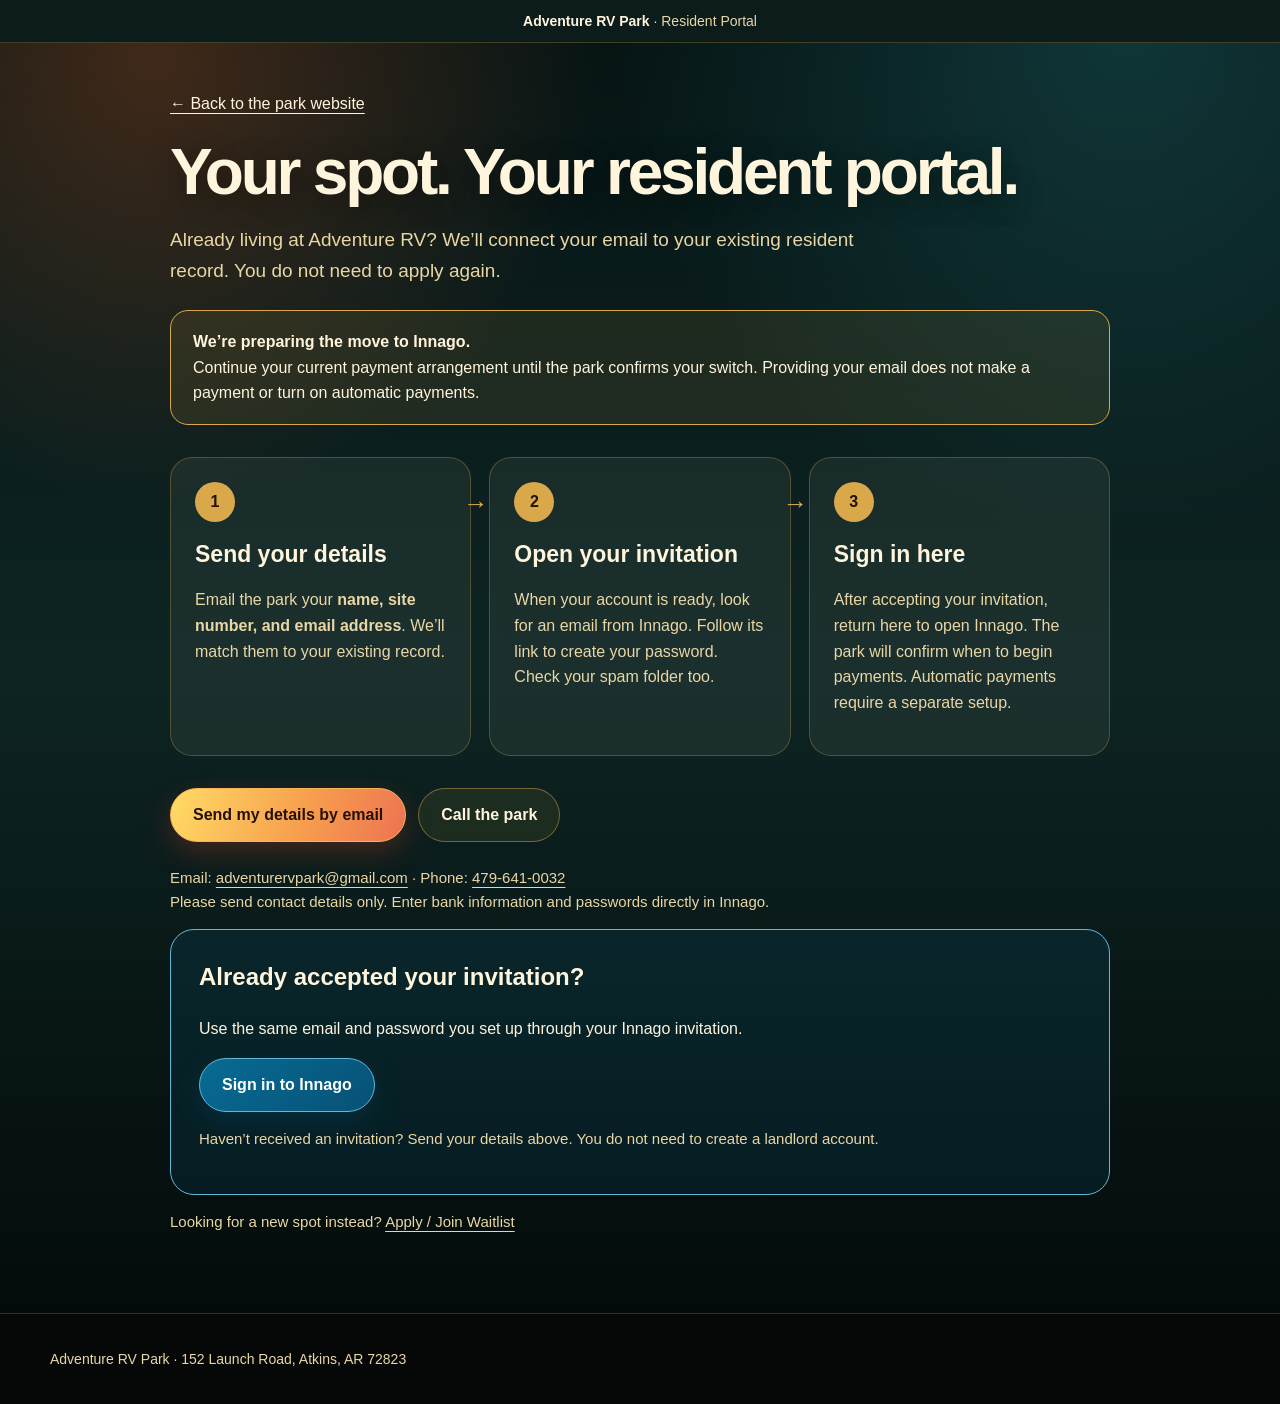
==== resident-portal.html @ 4c8eb851 "Add resident transition page with email setup and invited Innago login" ====
<!doctype html>
<html lang="en"><head>
<meta charset="utf-8"><meta name="viewport" content="width=device-width, initial-scale=1">
<title>Resident Portal | Adventure RV Park</title>
<meta name="description" content="Get ready for Adventure RV's resident portal. Send your contact details, receive your invitation, and sign in to Innago.">
<link rel="stylesheet" href="site.css?v=20261003-lake-blue">
<style>
main{max-width:980px;margin:auto;padding:48px 20px 64px}
h1{font-size:clamp(38px,7vw,64px);line-height:1.05;letter-spacing:-.05em}
.intro{max-width:700px;font-size:19px;color:var(--sand)}
.notice{padding:18px 22px;border:1px solid var(--gold);border-radius:18px;background:rgba(216,168,75,.1);margin:24px 0}
.steps{list-style:none;padding:0;display:grid;grid-template-columns:repeat(3,1fr);gap:18px;margin:32px 0}
.steps li{position:relative;background:rgba(255,244,220,.06);border:1px solid rgba(216,168,75,.3);border-radius:22px;padding:24px}
.step-number{display:grid;place-items:center;width:40px;height:40px;border-radius:50%;background:var(--gold);color:#251006;font-weight:bold}
.steps h2{font-size:23px;line-height:1.2}.steps p{color:var(--sand)}
.steps li:not(:last-child)::after{content:"→";position:absolute;right:-18px;top:25px;color:var(--gold);font-size:25px;z-index:1}
.actions{display:flex;flex-wrap:wrap;gap:12px;margin:24px 0}.login{padding:28px;border-radius:24px;background:rgba(8,107,148,.14);border:1px solid #62b7d8}
.login h2{margin-top:0}.fine{color:var(--sand);font-size:15px}a:not(.btn){text-decoration:underline;text-underline-offset:4px}
a:focus-visible{outline:3px solid #fff4dc;outline-offset:4px}
@media(max-width:650px){.steps{grid-template-columns:1fr}.steps li:not(:last-child)::after{content:"↓";top:auto;bottom:-24px;right:26px}.actions .btn{white-space:normal;text-align:center}}
</style></head><body>
<div class="top"><strong>Adventure RV Park</strong> · Resident Portal</div>
<main><a href="index.html">← Back to the park website</a>
<h1>Your spot. Your resident portal.</h1>
<p class="intro">Already living at Adventure RV? We’ll connect your email to your existing resident record. You do not need to apply again.</p>
<div class="notice"><strong>We’re preparing the move to Innago.</strong><br>Continue your current payment arrangement until the park confirms your switch. Providing your email does not make a payment or turn on automatic payments.</div>
<ol class="steps">
<li><span class="step-number" aria-hidden="true">1</span><h2>Send your details</h2><p>Email the park your <strong>name, site number, and email address</strong>. We’ll match them to your existing record.</p></li>
<li><span class="step-number" aria-hidden="true">2</span><h2>Open your invitation</h2><p>When your account is ready, look for an email from Innago. Follow its link to create your password. Check your spam folder too.</p></li>
<li><span class="step-number" aria-hidden="true">3</span><h2>Sign in here</h2><p>After accepting your invitation, return here to open Innago. The park will confirm when to begin payments. Automatic payments require a separate setup.</p></li>
</ol>
<div class="actions"><a class="btn application-btn" href="mailto:adventurervpark@gmail.com?subject=Resident%20portal%20email%20setup&amp;body=Name%3A%20%0ASite%20number%3A%20%0AEmail%20address%3A%20">Send my details by email</a><a class="btn outline" href="tel:14796410032">Call the park</a></div>
<p class="fine">Email: <a href="mailto:adventurervpark@gmail.com">adventurervpark@gmail.com</a> · Phone: <a href="tel:14796410032">479-641-0032</a><br>Please send contact details only. Enter bank information and passwords directly in Innago.</p>
<section class="login"><h2>Already accepted your invitation?</h2><p>Use the same email and password you set up through your Innago invitation.</p><a class="btn resident-portal-btn" href="https://my.innago.com/">Sign in to Innago</a><p class="fine">Haven’t received an invitation? Send your details above. You do not need to create a landlord account.</p></section>
<p class="fine">Looking for a new spot instead? <a href="signup.html">Apply / Join Waitlist</a></p>
</main><footer><div class="wrap">Adventure RV Park · 152 Launch Road, Atkins, AR 72823</div></footer>
</body></html>
---- site.css ----
:root {
      --forest: #061313;
      --forest2: #0d2423;
      --deep: #020807;
      --army: #2f3a24;
      --army2: #465936;
      --army3: #1f2a18;
      --gold: #d8a84b;
      --sand: #ead6a5;
      --cream: #fff4dc;
      --shadow: 0 30px 90px rgba(0,0,0,.62);
      --radius: 30px;
    }

    * {
      box-sizing: border-box;
    }

    html {
      scroll-behavior: smooth;
    }

    body {
      margin: 0;
      font-family: Arial, Helvetica, sans-serif;
      color: var(--cream);
      background:
        radial-gradient(circle at 12% 4%, rgba(185,85,36,.32), transparent 28rem),
        radial-gradient(circle at 88% 2%, rgba(31,111,115,.38), transparent 32rem),
        linear-gradient(180deg, var(--forest), var(--forest2) 48%, var(--deep));
      line-height: 1.6;
    }

    a {
      color: inherit;
      text-decoration: none;
    }

    .wrap {
      width: min(1180px, calc(100% - 40px));
      margin: 0 auto;
    }

    .top {
      background: #0b1c1b;
      color: var(--sand);
      text-align: center;
      padding: 10px 18px;
      font-size: 14px;
      border-bottom: 1px solid rgba(216,168,75,.26);
    }

    .top strong {
      color: var(--cream);
    }

    .nav {
      position: sticky;
      top: 0;
      z-index: 100;
      background: linear-gradient(90deg, rgba(6,19,19,.96), rgba(42,24,15,.90));
      backdrop-filter: blur(16px);
      border-bottom: 1px solid rgba(216,168,75,.32);
      box-shadow: 0 12px 40px rgba(0,0,0,.28);
    }

    .nav-inner {
      min-height: 76px;
      display: flex;
      align-items: center;
      justify-content: space-between;
      gap: 20px;
      padding: 10px 0;
    }

    .brand {
      display: flex;
      align-items: center;
      gap: 12px;
      font-size: 23px;
      font-weight: 900;
      letter-spacing: -.05em;
      color: var(--cream);
    }

    .mark {
      width: 52px;
      height: 52px;
      border-radius: 14px;
      display: block;
      object-fit: cover;
      box-shadow:
        0 0 0 2px rgba(216,168,75,.34),
        0 14px 32px rgba(185,85,36,.38);
      border: 1px solid rgba(255,244,220,.32);
      background: #111827;
    }

    .nav-links {
      display: flex;
      gap: 20px;
      align-items: center;
      color: var(--sand);
      font-size: 15px;
      font-weight: 800;
    }

    .nav-links a:hover {
      color: var(--cream);
    }

    .btn {
      display: inline-flex;
      align-items: center;
      justify-content: center;
      min-height: 48px;
      padding: 13px 22px;
      border-radius: 999px;
      background: linear-gradient(135deg, var(--army3), var(--army2));
      color: var(--cream);
      font-weight: 900;
      box-shadow: 0 16px 36px rgba(31,42,24,.48);
      border: 1px solid rgba(234,214,165,.28);
      transition: .2s ease;
      white-space: nowrap;
    }

    .btn:hover {
      transform: translateY(-2px);
      filter: brightness(1.12);
    }

    .btn.outline {
      background: rgba(47,58,36,.52);
      border-color: rgba(216,168,75,.48);
      box-shadow: none;
    }

    .hero {
      position: relative;
      min-height: 820px;
      display: grid;
      align-items: center;
      overflow: hidden;
      background:
        linear-gradient(90deg, rgba(6,19,19,.98), rgba(13,36,35,.82) 47%, rgba(42,24,15,.22)),
        radial-gradient(circle at 75% 65%, rgba(216,168,75,.18), transparent 22rem),
        url("sunset%20cypress%20lake.jpeg");
      background-size: cover;
      background-position: center;
    }

    .hero::after {
      content: "";
      position: absolute;
      inset: auto 0 0;
      height: 210px;
      background: linear-gradient(to bottom, transparent, var(--forest));
    }

    .hero-grid {
      position: relative;
      z-index: 2;
      display: grid;
      grid-template-columns: 1.15fr .85fr;
      gap: 34px;
      align-items: center;
      padding: 70px 0 130px;
    }

    .hero-content {
      max-width: 780px;
    }

    .hero-brand-block {
      display: flex;
      align-items: flex-end;
      gap: 30px;
      margin-bottom: 34px;
    }

    .hero-logo {
      width: 235px;
      height: 235px;
      border-radius: 44px;
      display: block;
      object-fit: cover;
      flex: 0 0 auto;
      border: 2px solid rgba(216,168,75,.58);
      box-shadow:
        0 0 0 9px rgba(47,58,36,.34),
        0 28px 80px rgba(0,0,0,.52),
        0 18px 48px rgba(185,85,36,.32);
      background: #111827;
    }

    .hero-info {
      display: grid;
      gap: 6px;
      padding-bottom: 14px;
      transform: translateY(-2px);
    }

    .hero-kicker {
      color: var(--sand);
      font-size: 14px;
      font-weight: 950;
      letter-spacing: .09em;
      text-transform: uppercase;
      line-height: 1.35;
      text-shadow: 0 8px 24px rgba(0,0,0,.55);
    }

    .hero-address {
      color: var(--cream);
      font-size: 14px;
      font-weight: 950;
      letter-spacing: .07em;
      text-transform: uppercase;
      line-height: 1.45;
      text-shadow: 0 8px 24px rgba(0,0,0,.55);
    }

    h1 {
      margin: 22px 0 18px;
      font-size: clamp(50px, 8vw, 94px);
      line-height: .9;
      letter-spacing: -.085em;
      color: var(--cream);
      text-shadow: 0 6px 30px rgba(0,0,0,.42);
    }

    .hero p {
      max-width: 680px;
      margin: 0 0 30px;
      color: #f0ddb8;
      font-size: clamp(18px, 2vw, 22px);
    }

    .hero-actions {
      display: flex;
      flex-wrap: wrap;
      gap: 14px;
      margin-bottom: 34px;
    }

    .quick-facts {
      display: grid;
      grid-template-columns: repeat(3, 1fr);
      gap: 12px;
      max-width: 760px;
    }

    .fact {
      padding: 18px;
      border-radius: 20px;
      background: rgba(13,36,35,.72);
      border: 1px solid rgba(216,168,75,.34);
      backdrop-filter: blur(10px);
      box-shadow: 0 14px 35px rgba(0,0,0,.22);
    }

    .fact strong {
      display: block;
      font-size: 24px;
      letter-spacing: -.04em;
      color: var(--cream);
      line-height: 1.05;
    }

    .fact span {
      color: var(--sand);
      font-size: 14px;
      font-weight: 800;
    }

    .price-card {
      background:
        radial-gradient(circle at top right, rgba(216,168,75,.22), transparent 16rem),
        linear-gradient(135deg, rgba(13,36,35,.94), rgba(42,24,15,.86));
      border: 1px solid rgba(216,168,75,.38);
      border-radius: 34px;
      padding: 32px;
      box-shadow: var(--shadow);
    }

    .price-card .small {
      color: var(--sand);
      font-weight: 900;
      text-transform: uppercase;
      letter-spacing: .08em;
      font-size: 13px;
    }

    .price {
      font-size: clamp(54px, 7vw, 78px);
      line-height: .9;
      letter-spacing: -.08em;
      font-weight: 950;
      margin: 14px 0 8px;
      color: var(--cream);
    }

    .price span {
      font-size: 23px;
      letter-spacing: -.03em;
      color: var(--sand);
    }

    .included {
      margin: 22px 0;
      display: grid;
      gap: 10px;
    }

    .included div,
    .list-item {
      display: flex;
      gap: 10px;
      align-items: flex-start;
      padding: 12px 13px;
      border-radius: 16px;
      background: rgba(255,244,220,.07);
      border: 1px solid rgba(234,214,165,.16);
      color: #f0ddb8;
      font-weight: 800;
    }

    .check {
      color: #c8d6a0;
      font-weight: 950;
    }

    .note {
      color: var(--sand);
      font-size: 14px;
      margin-top: 14px;
    }

    section {
      padding: 86px 0;
    }

    .section-head {
      max-width: 780px;
      margin-bottom: 32px;
    }

    .section-head h2,
    .info-panel h2,
    .location-details h2,
    .cta h2 {
      margin: 0 0 12px;
      font-size: clamp(34px, 5vw, 60px);
      line-height: .95;
      letter-spacing: -.07em;
      color: var(--cream);
    }

    .section-head p,
    .info-panel p,
    .location-details p {
      margin: 0;
      color: var(--sand);
      font-size: 18px;
    }

    .cards {
      display: grid;
      grid-template-columns: 1.05fr .95fr 1fr;
      gap: 18px;
    }

    .card {
      position: relative;
      overflow: hidden;
      min-height: 350px;
      padding: 26px;
      border-radius: var(--radius);
      border: 1px solid rgba(216,168,75,.30);
      box-shadow: 0 18px 50px rgba(0,0,0,.38);
      display: flex;
      align-items: flex-end;
      background-size: cover;
      background-position: center;
    }

    .card.offset {
      transform: translateY(36px);
    }

    .card.small-offset {
      transform: translateY(-18px);
    }

    .card::before {
      content: "";
      position: absolute;
      inset: 0;
      background:
        linear-gradient(to top, rgba(6,19,19,.94), rgba(42,24,15,.30)),
        radial-gradient(circle at bottom left, rgba(185,85,36,.26), transparent 20rem);
    }

    .card-content {
      position: relative;
      z-index: 2;
    }

    .card h3 {
      margin: 0 0 8px;
      font-size: 28px;
      line-height: 1.05;
      letter-spacing: -.05em;
      color: var(--cream);
    }

    .card p {
      margin: 0;
      color: #f0ddb8;
    }

    .park-map-section {
      padding-top: 24px;
    }

    .park-map-card {
      border-radius: 38px;
      padding: 28px;
      background:
        radial-gradient(circle at top right, rgba(216,168,75,.16), transparent 18rem),
        linear-gradient(135deg, rgba(13,36,35,.95), rgba(42,24,15,.84));
      border: 1px solid rgba(216,168,75,.34);
      box-shadow: var(--shadow);
    }

    .park-map-card h2 {
      margin: 0 0 12px;
      font-size: clamp(34px, 5vw, 56px);
      line-height: .95;
      letter-spacing: -.07em;
      color: var(--cream);
    }

    .park-map-card p {
      margin: 0 0 24px;
      color: var(--sand);
      font-size: 18px;
    }

    .park-map-img {
      width: 100%;
      display: block;
      border-radius: 28px;
      border: 1px solid rgba(216,168,75,.30);
      box-shadow: 0 18px 50px rgba(0,0,0,.38);
      background: rgba(255,244,220,.06);
    }

    .amenity-grid {
      display: grid;
      grid-template-columns: repeat(4, 1fr);
      gap: 14px;
      margin-top: 28px;
    }

    .amenity {
      background: linear-gradient(135deg, rgba(13,36,35,.86), rgba(47,58,36,.58));
      border: 1px solid rgba(216,168,75,.25);
      border-radius: 22px;
      padding: 20px;
      min-height: 150px;
      box-shadow: 0 16px 42px rgba(0,0,0,.28);
    }

    .amenity-icon {
      font-size: 25px;
      margin-bottom: 10px;
    }

    .amenity h3 {
      margin: 0 0 6px;
      font-size: 19px;
      letter-spacing: -.035em;
      color: var(--cream);
    }

    .amenity p {
      margin: 0;
      color: var(--sand);
      font-size: 15px;
    }

    .split,
    .location-card {
      display: grid;
      grid-template-columns: 1.08fr .92fr;
      gap: 24px;
      align-items: stretch;
    }

    .photo-panel {
      min-height: 620px;
      border-radius: 38px;
      background:
        linear-gradient(to top, rgba(6,19,19,.42), transparent),
        url("kayak%20group%20cypress.jpeg");
      background-size: cover;
      background-position: center;
      box-shadow: var(--shadow);
      border: 1px solid rgba(216,168,75,.30);
    }

    .info-panel,
    .location-card {
      border-radius: 34px;
      padding: 34px;
      background:
        radial-gradient(circle at top right, rgba(185,85,36,.28), transparent 18rem),
        radial-gradient(circle at bottom left, rgba(47,58,36,.38), transparent 18rem),
        linear-gradient(135deg, rgba(13,36,35,.95), rgba(42,24,15,.86));
      border: 1px solid rgba(216,168,75,.34);
      box-shadow: var(--shadow);
    }

    .list {
      display: grid;
      gap: 12px;
      margin: 24px 0 26px;
    }

    .tag {
      display: inline-flex;
      width: fit-content;
      padding: 8px 13px;
      border-radius: 999px;
      background: rgba(42,24,15,.82);
      border: 1px solid rgba(216,168,75,.58);
      color: #f9d77d;
      font-size: 13px;
      font-weight: 900;
      letter-spacing: .08em;
      text-transform: uppercase;
      margin-bottom: 18px;
    }

    .map-box {
      border-radius: 28px;
      background:
        linear-gradient(to top, rgba(6,19,19,.25), transparent),
        url("IMG_5787.JPG");
      background-size: cover;
      background-position: center;
      min-height: 390px;
      border: 1px solid rgba(216,168,75,.24);
    }

    .location-details {
      padding: 18px;
      display: flex;
      flex-direction: column;
      justify-content: center;
    }

    .address {
      font-size: 22px;
      font-weight: 900;
      color: var(--cream);
      margin: 8px 0 18px;
      line-height: 1.25;
    }

    .distance,
    .policy {
      width: fit-content;
      padding: 10px 14px;
      border-radius: 999px;
      background: rgba(47,58,36,.70);
      border: 1px solid rgba(216,168,75,.34);
      color: var(--sand);
      font-weight: 900;
      margin: 0 0 20px;
    }

    .policy {
      border-radius: 18px;
      background: rgba(42,24,15,.62);
      font-size: 15px;
      margin-top: 18px;
    }

    .masonry {
      display: grid;
      grid-template-columns: 1.25fr .75fr 1fr .9fr;
      grid-auto-rows: 150px;
      gap: 15px;
    }

    .tile {
      border-radius: 26px;
      background-size: cover;
      background-position: center;
      border: 1px solid rgba(216,168,75,.32);
      box-shadow: 0 18px 45px rgba(0,0,0,.38);
      position: relative;
      overflow: hidden;
    }

    .tile::after {
      content: "";
      position: absolute;
      inset: 0;
      background: linear-gradient(to top, rgba(6,19,19,.40), transparent);
    }

    .tile:nth-child(1) { grid-column: span 2; grid-row: span 3; }
    .tile:nth-child(2) { grid-row: span 2; }
    .tile:nth-child(3) { grid-row: span 4; }
    .tile:nth-child(4) { grid-row: span 2; }
    .tile:nth-child(5) { grid-column: span 2; grid-row: span 2; }
    .tile:nth-child(6) { grid-row: span 3; }

    .cta {
      padding: 58px;
      border-radius: 38px;
      background:
        linear-gradient(135deg, rgba(47,58,36,.94), rgba(70,89,54,.78)),
        url("fire%20with%20friends.jpeg");
      background-size: cover;
      background-position: center;
      color: var(--cream);
      box-shadow: var(--shadow);
      display: flex;
      justify-content: space-between;
      align-items: center;
      gap: 28px;
      overflow: hidden;
      border: 1px solid rgba(234,214,165,.30);
    }

    .cta p {
      margin: 0;
      max-width: 650px;
      font-size: 18px;
      font-weight: 800;
      color: #f0ddb8;
    }

    .cta-actions {
      display: flex;
      flex-wrap: wrap;
      gap: 12px;
      justify-content: flex-end;
    }

    footer {
      padding: 34px 0;
      color: var(--sand);
      border-top: 1px solid rgba(216,168,75,.24);
      background: #050807;
      font-size: 14px;
    }

    .footer-inner {
      display: flex;
      justify-content: space-between;
      gap: 20px;
      flex-wrap: wrap;
    }

    @media (max-width: 980px) {
      .nav-links {
        display: none;
      }

      .hero {
        min-height: auto;
      }

      .hero-grid,
      .split,
      .location-card,
      .quick-facts,
      .cards,
      .amenity-grid,
      .masonry {
        grid-template-columns: 1fr;
      }

      .hero-grid {
        padding: 74px 0 96px;
      }

      .hero-logo {
        width: 165px;
        height: 165px;
        border-radius: 32px;
      }

      .hero-kicker,
      .hero-address {
        font-size: 13px;
      }

      .photo-panel,
      .map-box {
        min-height: 390px;
      }

      .card.offset,
      .card.small-offset {
        transform: none;
      }

      .tile,
      .tile:nth-child(1),
      .tile:nth-child(2),
      .tile:nth-child(3),
      .tile:nth-child(4),
      .tile:nth-child(5),
      .tile:nth-child(6) {
        grid-column: auto;
        grid-row: auto;
        min-height: 280px;
      }

      .cta {
        flex-direction: column;
        align-items: flex-start;
        padding: 36px;
      }

      .cta-actions {
        justify-content: flex-start;
      }
    }

    @media (max-width: 600px) {
      .wrap {
        width: min(100% - 28px, 1180px);
      }

      .hero-brand-block {
        flex-direction: column;
        align-items: flex-start;
        gap: 18px;
      }

      .hero-info {
        width: 100%;
        padding-bottom: 0;
      }

      h1 {
        font-size: clamp(46px, 18vw, 72px);
      }

      .price-card,
      .info-panel,
      .location-card,
      .park-map-card {
        padding: 24px;
      }

      .price {
        font-size: 58px;
      }

      .brand span {
        font-size: 20px;
      }

      .btn {
        width: 100%;
      }

      .hero-actions,
      .cta-actions {
        width: 100%;
      }
    }
  
/* Application buttons echo the logo's warm yellow and red. */
.btn.application-btn {
  background: linear-gradient(110deg, #ffdc65 0%, #f7a04e 55%, #ed7352 100%);
  color: #251006;
  border: 1px solid #f9b45a;
  box-shadow: 0 10px 28px rgba(185, 60, 30, .32);
}
.nav-links .application-btn:hover { color: #251006; }
.application-btn:focus-visible { outline: 3px solid #fff4dc; outline-offset: 4px; }

/* Lake-blue resident access buttons. */
.btn.resident-portal-btn {
  background: linear-gradient(135deg, #086b94, #075176);
  color: #ffffff;
  border-color: #62b7d8;
  box-shadow: 0 10px 28px rgba(4, 74, 112, .32);
}
.nav-links .resident-portal-btn:hover { color: #ffffff; }
.resident-portal-btn:focus-visible { outline: 3px solid #a8e2fa; outline-offset: 4px; }
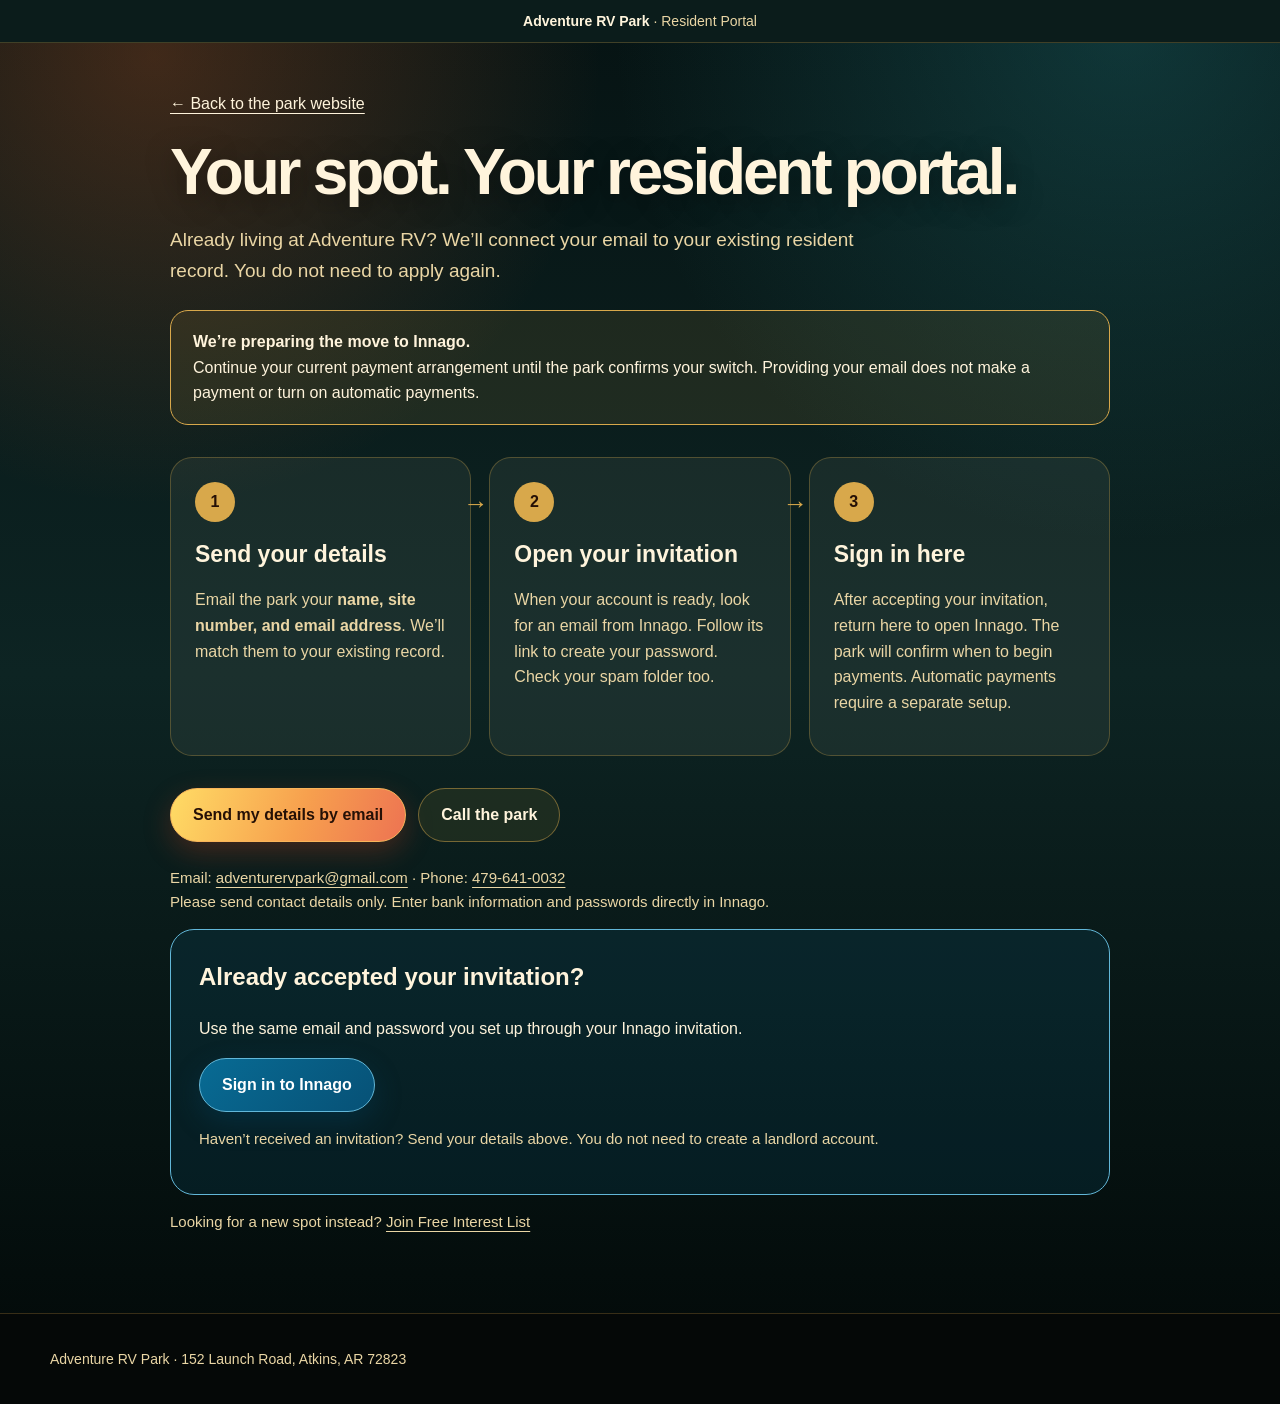
==== commit 220138cc: "Publish verified Innago free interest-list link" ====
--- a/resident-portal.html
+++ b/resident-portal.html
@@ -32,6 +32,6 @@
 <div class="actions"><a class="btn application-btn" href="mailto:adventurervpark@gmail.com?subject=Resident%20portal%20email%20setup&amp;body=Name%3A%20%0ASite%20number%3A%20%0AEmail%20address%3A%20">Send my details by email</a><a class="btn outline" href="tel:14796410032">Call the park</a></div>
 <p class="fine">Email: <a href="mailto:adventurervpark@gmail.com">adventurervpark@gmail.com</a> · Phone: <a href="tel:14796410032">479-641-0032</a><br>Please send contact details only. Enter bank information and passwords directly in Innago.</p>
 <section class="login"><h2>Already accepted your invitation?</h2><p>Use the same email and password you set up through your Innago invitation.</p><a class="btn resident-portal-btn" href="https://my.innago.com/">Sign in to Innago</a><p class="fine">Haven’t received an invitation? Send your details above. You do not need to create a landlord account.</p></section>
-<p class="fine">Looking for a new spot instead? <a href="signup.html">Apply / Join Waitlist</a></p>
+<p class="fine">Looking for a new spot instead? <a href="signup.html">Join Free Interest List</a></p>
 </main><footer><div class="wrap">Adventure RV Park · 152 Launch Road, Atkins, AR 72823</div></footer>
 </body></html>
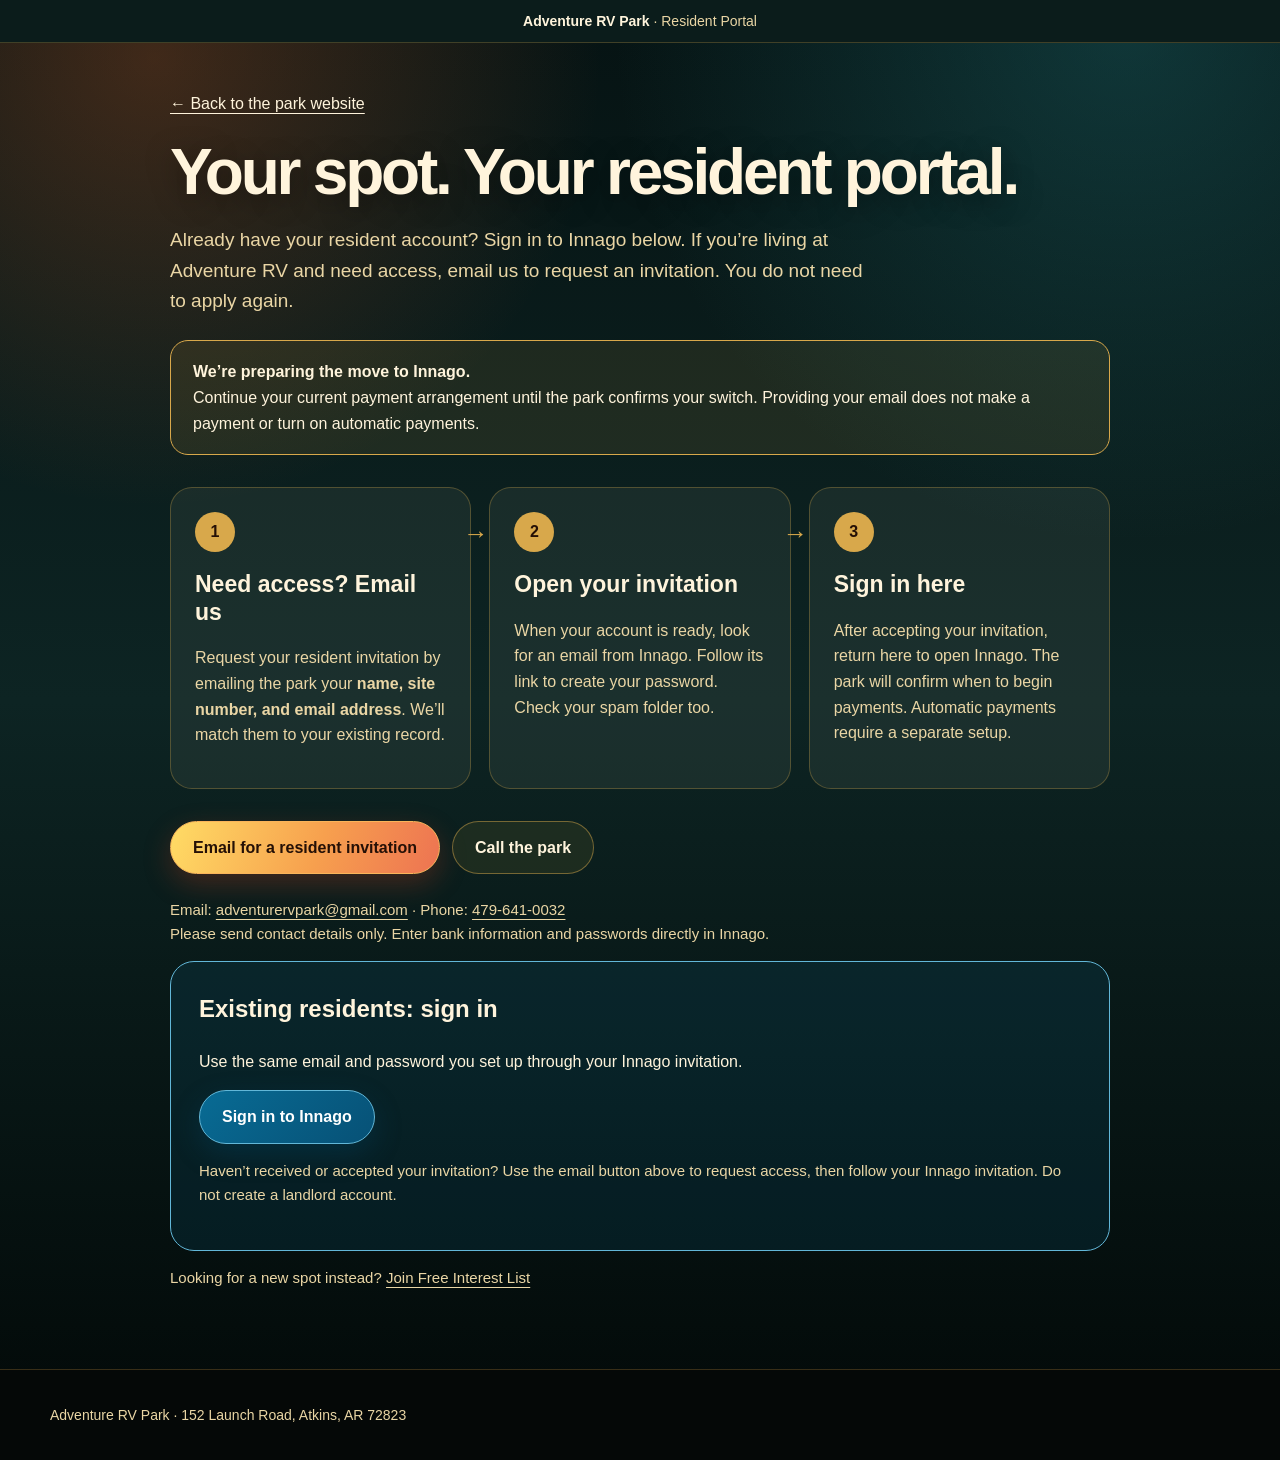
==== commit 4f528481: "Clarify resident sign-in and invitation request instructions" ====
--- a/resident-portal.html
+++ b/resident-portal.html
@@ -2,7 +2,7 @@
 <html lang="en"><head>
 <meta charset="utf-8"><meta name="viewport" content="width=device-width, initial-scale=1">
 <title>Resident Portal | Adventure RV Park</title>
-<meta name="description" content="Get ready for Adventure RV's resident portal. Send your contact details, receive your invitation, and sign in to Innago.">
+<meta name="description" content="Existing residents can sign in to Innago here. Need access? Email Adventure RV Park to request your resident invitation.">
 <link rel="stylesheet" href="site.css?v=20261003-lake-blue">
 <style>
 main{max-width:980px;margin:auto;padding:48px 20px 64px}
@@ -22,16 +22,16 @@
 <div class="top"><strong>Adventure RV Park</strong> · Resident Portal</div>
 <main><a href="index.html">← Back to the park website</a>
 <h1>Your spot. Your resident portal.</h1>
-<p class="intro">Already living at Adventure RV? We’ll connect your email to your existing resident record. You do not need to apply again.</p>
+<p class="intro">Already have your resident account? Sign in to Innago below. If you’re living at Adventure RV and need access, email us to request an invitation. You do not need to apply again.</p>
 <div class="notice"><strong>We’re preparing the move to Innago.</strong><br>Continue your current payment arrangement until the park confirms your switch. Providing your email does not make a payment or turn on automatic payments.</div>
 <ol class="steps">
-<li><span class="step-number" aria-hidden="true">1</span><h2>Send your details</h2><p>Email the park your <strong>name, site number, and email address</strong>. We’ll match them to your existing record.</p></li>
+<li><span class="step-number" aria-hidden="true">1</span><h2>Need access? Email us</h2><p>Request your resident invitation by emailing the park your <strong>name, site number, and email address</strong>. We’ll match them to your existing record.</p></li>
 <li><span class="step-number" aria-hidden="true">2</span><h2>Open your invitation</h2><p>When your account is ready, look for an email from Innago. Follow its link to create your password. Check your spam folder too.</p></li>
 <li><span class="step-number" aria-hidden="true">3</span><h2>Sign in here</h2><p>After accepting your invitation, return here to open Innago. The park will confirm when to begin payments. Automatic payments require a separate setup.</p></li>
 </ol>
-<div class="actions"><a class="btn application-btn" href="mailto:adventurervpark@gmail.com?subject=Resident%20portal%20email%20setup&amp;body=Name%3A%20%0ASite%20number%3A%20%0AEmail%20address%3A%20">Send my details by email</a><a class="btn outline" href="tel:14796410032">Call the park</a></div>
+<div class="actions"><a class="btn application-btn" href="mailto:adventurervpark@gmail.com?subject=Resident%20portal%20email%20setup&amp;body=Name%3A%20%0ASite%20number%3A%20%0AEmail%20address%3A%20">Email for a resident invitation</a><a class="btn outline" href="tel:14796410032">Call the park</a></div>
 <p class="fine">Email: <a href="mailto:adventurervpark@gmail.com">adventurervpark@gmail.com</a> · Phone: <a href="tel:14796410032">479-641-0032</a><br>Please send contact details only. Enter bank information and passwords directly in Innago.</p>
-<section class="login"><h2>Already accepted your invitation?</h2><p>Use the same email and password you set up through your Innago invitation.</p><a class="btn resident-portal-btn" href="https://my.innago.com/">Sign in to Innago</a><p class="fine">Haven’t received an invitation? Send your details above. You do not need to create a landlord account.</p></section>
+<section class="login"><h2>Existing residents: sign in</h2><p>Use the same email and password you set up through your Innago invitation.</p><a class="btn resident-portal-btn" href="https://my.innago.com/">Sign in to Innago</a><p class="fine">Haven’t received or accepted your invitation? Use the email button above to request access, then follow your Innago invitation. Do not create a landlord account.</p></section>
 <p class="fine">Looking for a new spot instead? <a href="signup.html">Join Free Interest List</a></p>
 </main><footer><div class="wrap">Adventure RV Park · 152 Launch Road, Atkins, AR 72823</div></footer>
 </body></html>
